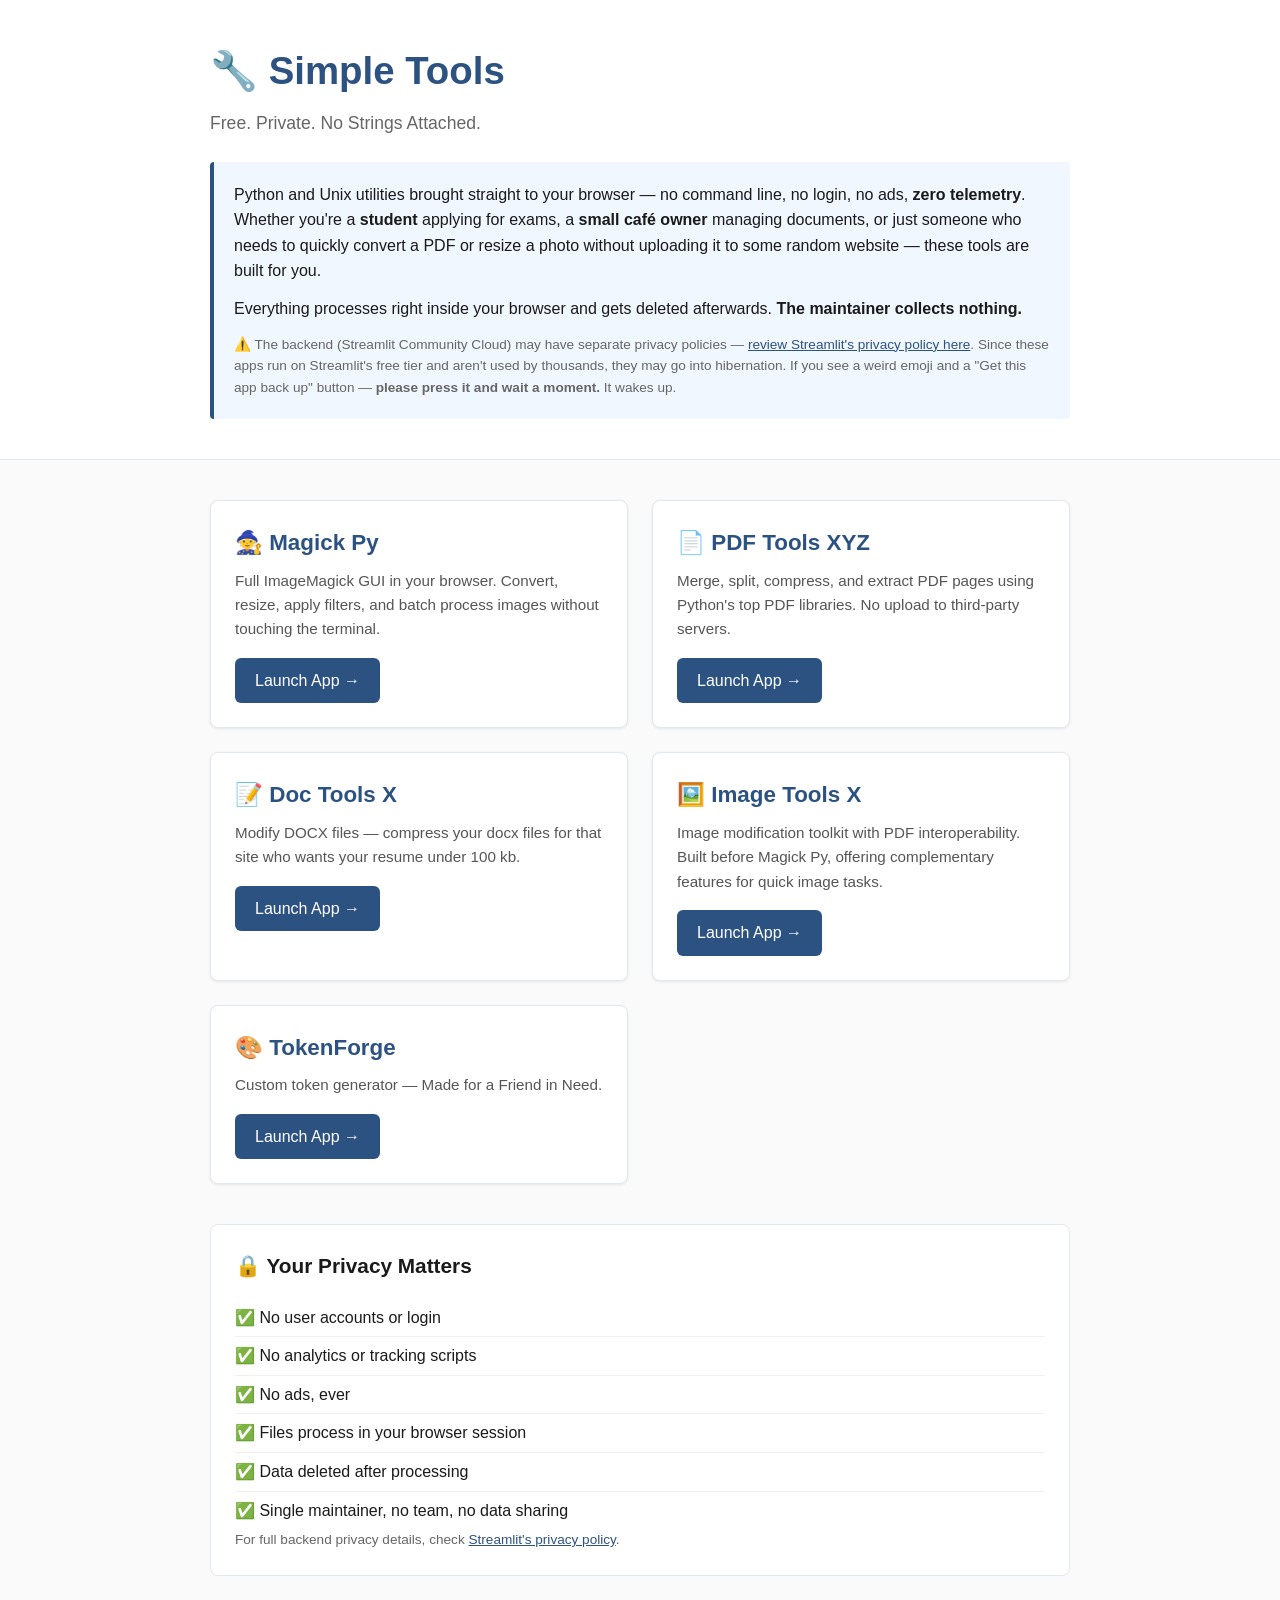
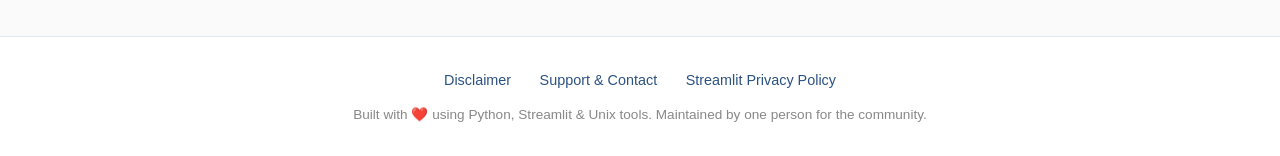
==== index.html @ 53da7627 "website added" ====
<!DOCTYPE html>
<html lang="en">
<head>
    <meta charset="UTF-8">
    <meta name="viewport" content="width=device-width, initial-scale=1.0">
    
    <!-- SEO Meta Tags -->
    <title>Simple Tools — Free Python Utilities in Your Browser | No Login, No Tracking</title>
    <meta name="description" content="Free, privacy-first Python and Unix utilities in your browser. No login, no ads, no tracking. Perfect for students, small business owners, and anyone needing quick document tools without uploading files to sketchy sites.">
    <meta name="keywords" content="free pdf tools, image converter, document tools, python utilities, imagemagick gui, privacy tools, no tracking, free online tools, student tools, small business tools">
    <meta name="author" content="Simple Tools">
    <meta name="robots" content="index, follow">
    <link rel="canonical" href="https://dipendu.me/">
    
    <!-- Open Graph -->
    <meta property="og:title" content="Simple Tools — Free Browser-Based Python Utilities">
    <meta property="og:description" content="Zero telemetry, zero tracking, zero login. Just simple tools that work in your browser.">
    <meta property="og:url" content="https://dipendu.me/">
    <meta property="og:type" content="website">
    
    <!-- Twitter Card -->
    <meta name="twitter:card" content="summary_large_image">
    <meta name="twitter:title" content="Simple Tools — Free Python Utilities">
    <meta name="twitter:description" content="Privacy-first tools. No tracking. No ads. Just utilities that work.">
    
    <!-- Stylesheet -->
    <link rel="stylesheet" href="style.css">
    
    <!-- Structured Data -->
    <script type="application/ld+json">
    {
      "@context": "https://schema.org",
      "@type": "WebApplication",
      "name": "Simple Tools",
      "url": "https://dipendu.me/",
      "description": "Collection of free, privacy-first Python-based utilities for document and image processing. No login, no tracking, no ads.",
      "applicationCategory": "UtilityApplication",
      "operatingSystem": "Any",
      "offers": {
        "@type": "Offer",
        "price": "0",
        "priceCurrency": "INR"
      }
    }
    </script>
</head>
<body>
    <header>
        <div class="container">
            <h1>🔧 Simple Tools</h1>
            <p class="tagline">Free. Private. No Strings Attached.</p>
            <div class="header-message">
                <p>Python and Unix utilities brought straight to your browser — no command line, no login, no ads, <strong>zero telemetry</strong>. Whether you're a <strong>student</strong> applying for exams, a <strong>small café owner</strong> managing documents, or just someone who needs to quickly convert a PDF or resize a photo without uploading it to some random website — these tools are built for you.</p>
                <p>Everything processes right inside your browser and gets deleted afterwards. <strong>The maintainer collects nothing.</strong></p>
                <p class="small-note">⚠️ The backend (Streamlit Community Cloud) may have separate privacy policies — <a href="https://streamlit.io/privacy-policy" target="_blank" rel="noopener">review Streamlit's privacy policy here</a>. Since these apps run on Streamlit's free tier and aren't used by thousands, they may go into hibernation. If you see a weird emoji and a "Get this app back up" button — <strong>please press it and wait a moment.</strong> It wakes up.</p>
            </div>
        </div>
    </header>

    <main class="container">
        <section class="apps-grid">
            <article class="app-card">
                <h2>🧙 Magick Py</h2>
                <p class="app-desc">Full ImageMagick GUI in your browser. Convert, resize, apply filters, and batch process images without touching the terminal.</p>
                <a href="https://magick-py.streamlit.app/" class="btn" target="_blank" rel="noopener">Launch App →</a>
            </article>

            <article class="app-card">
                <h2>📄 PDF Tools XYZ</h2>
                <p class="app-desc">Merge, split, compress, and extract PDF pages using Python's top PDF libraries. No upload to third-party servers.</p>
                <a href="https://pdf-tools-xyz.streamlit.app/" class="btn" target="_blank" rel="noopener">Launch App →</a>
            </article>

            <article class="app-card">
                <h2>📝 Doc Tools X</h2>
                <p class="app-desc">Modify DOCX files — compress your docx files for that site who wants your resume under 100 kb.</p>
                <a href="https://doc-tools-x.streamlit.app/" class="btn" target="_blank" rel="noopener">Launch App →</a>
            </article>

            <article class="app-card">
                <h2>🖼️ Image Tools X</h2>
                <p class="app-desc">Image modification toolkit with PDF interoperability. Built before Magick Py, offering complementary features for quick image tasks.</p>
                <a href="https://image-tools-x.streamlit.app/" class="btn" target="_blank" rel="noopener">Launch App →</a>
            </article>

            <article class="app-card">
                <h2>🎨 TokenForge</h2>
                <p class="app-desc">Custom token generator — Made for a Friend in Need.</p>
                <a href="https://tokenforge.streamlit.app/" class="btn" target="_blank" rel="noopener">Launch App →</a>
            </article>
        </section>

        <section class="info-box">
            <h2>🔒 Your Privacy Matters</h2>
            <ul>
                <li>✅ No user accounts or login</li>
                <li>✅ No analytics or tracking scripts</li>
                <li>✅ No ads, ever</li>
                <li>✅ Files process in your browser session</li>
                <li>✅ Data deleted after processing</li>
                <li>✅ Single maintainer, no team, no data sharing</li>
            </ul>
            <p class="small-note">For full backend privacy details, check <a href="https://streamlit.io/privacy-policy" target="_blank" rel="noopener">Streamlit's privacy policy</a>.</p>
        </section>
    </main>

    <footer>
        <div class="container">
            <nav aria-label="Footer navigation">
                <a href="disclaimer.html">Disclaimer</a>
                <a href="support.html">Support & Contact</a>
                <a href="https://streamlit.io/privacy-policy" target="_blank" rel="noopener">Streamlit Privacy Policy</a>
            </nav>
            <p class="footer-tagline">Built with ❤️ using Python, Streamlit & Unix tools. Maintained by one person for the community.</p>
        </div>
    </footer>
</body>
</html>
---- style.css ----
/* Minimal Style */
:root {
    --bg: #fafafa;
    --text: #1a1a1a;
    --card-bg: #ffffff;
    --accent: #2c5282;
    --border: #e2e8f0;
    --shadow: 0 1px 3px rgba(0,0,0,0.08);
}

* {
    margin: 0;
    padding: 0;
    box-sizing: border-box;
}

body {
    font-family: -apple-system, BlinkMacSystemFont, 'Segoe UI', Roboto, sans-serif;
    background: var(--bg);
    color: var(--text);
    line-height: 1.6;
    font-size: 16px;
}

.container {
    max-width: 900px;
    margin: 0 auto;
    padding: 0 20px;
}

/* Header */
header {
    background: var(--card-bg);
    border-bottom: 1px solid var(--border);
    padding: 40px 0;
    margin-bottom: 40px;
}

header h1 {
    font-size: 2.4rem;
    margin-bottom: 8px;
    color: var(--accent);
}

.tagline {
    font-size: 1.1rem;
    color: #666;
    margin-bottom: 24px;
}

.header-message {
    background: #f0f7ff;
    border-left: 4px solid var(--accent);
    padding: 20px;
    border-radius: 4px;
}

.header-message p {
    margin-bottom: 12px;
}

.header-message p:last-child {
    margin-bottom: 0;
}

.small-note {
    font-size: 0.85rem;
    color: #666;
}

/* Apps Grid */
.apps-grid {
    display: grid;
    grid-template-columns: repeat(auto-fill, minmax(280px, 1fr));
    gap: 24px;
    margin-bottom: 40px;
}

.app-card {
    background: var(--card-bg);
    border: 1px solid var(--border);
    border-radius: 8px;
    padding: 24px;
    box-shadow: var(--shadow);
    transition: box-shadow 0.2s;
}

.app-card:hover {
    box-shadow: 0 4px 12px rgba(0,0,0,0.1);
}

.app-card h2 {
    font-size: 1.4rem;
    margin-bottom: 8px;
    color: var(--accent);
}

.app-desc {
    color: #555;
    margin-bottom: 16px;
    font-size: 0.95rem;
}

.btn {
    display: inline-block;
    background: var(--accent);
    color: white;
    padding: 10px 20px;
    text-decoration: none;
    border-radius: 6px;
    font-weight: 500;
    transition: background 0.2s;
}

.btn:hover {
    background: #1a365d;
}

/* Info Box */
.info-box {
    background: var(--card-bg);
    border: 1px solid var(--border);
    border-radius: 8px;
    padding: 24px;
    margin-bottom: 40px;
}

.info-box h2 {
    font-size: 1.3rem;
    margin-bottom: 16px;
}

.info-box ul {
    list-style: none;
    padding-left: 0;
}

.info-box li {
    padding: 6px 0;
    border-bottom: 1px solid #f0f0f0;
}

.info-box li:last-child {
    border-bottom: none;
}

/* Footer */
footer {
    background: var(--card-bg);
    border-top: 1px solid var(--border);
    padding: 30px 0;
    text-align: center;
    margin-top: 60px;
}

footer nav {
    margin-bottom: 12px;
}

footer nav a {
    color: var(--accent);
    text-decoration: none;
    margin: 0 12px;
    font-size: 0.9rem;
}

footer nav a:hover {
    text-decoration: underline;
}

.footer-tagline {
    color: #888;
    font-size: 0.85rem;
}

/* Links */
a {
    color: var(--accent);
}

a:hover {
    text-decoration: underline;
}

/* Responsive */
@media (max-width: 600px) {
    header h1 {
        font-size: 1.8rem;
    }
    
    .apps-grid {
        grid-template-columns: 1fr;
    }
    
    footer nav a {
        display: block;
        margin: 8px 0;
    }
}
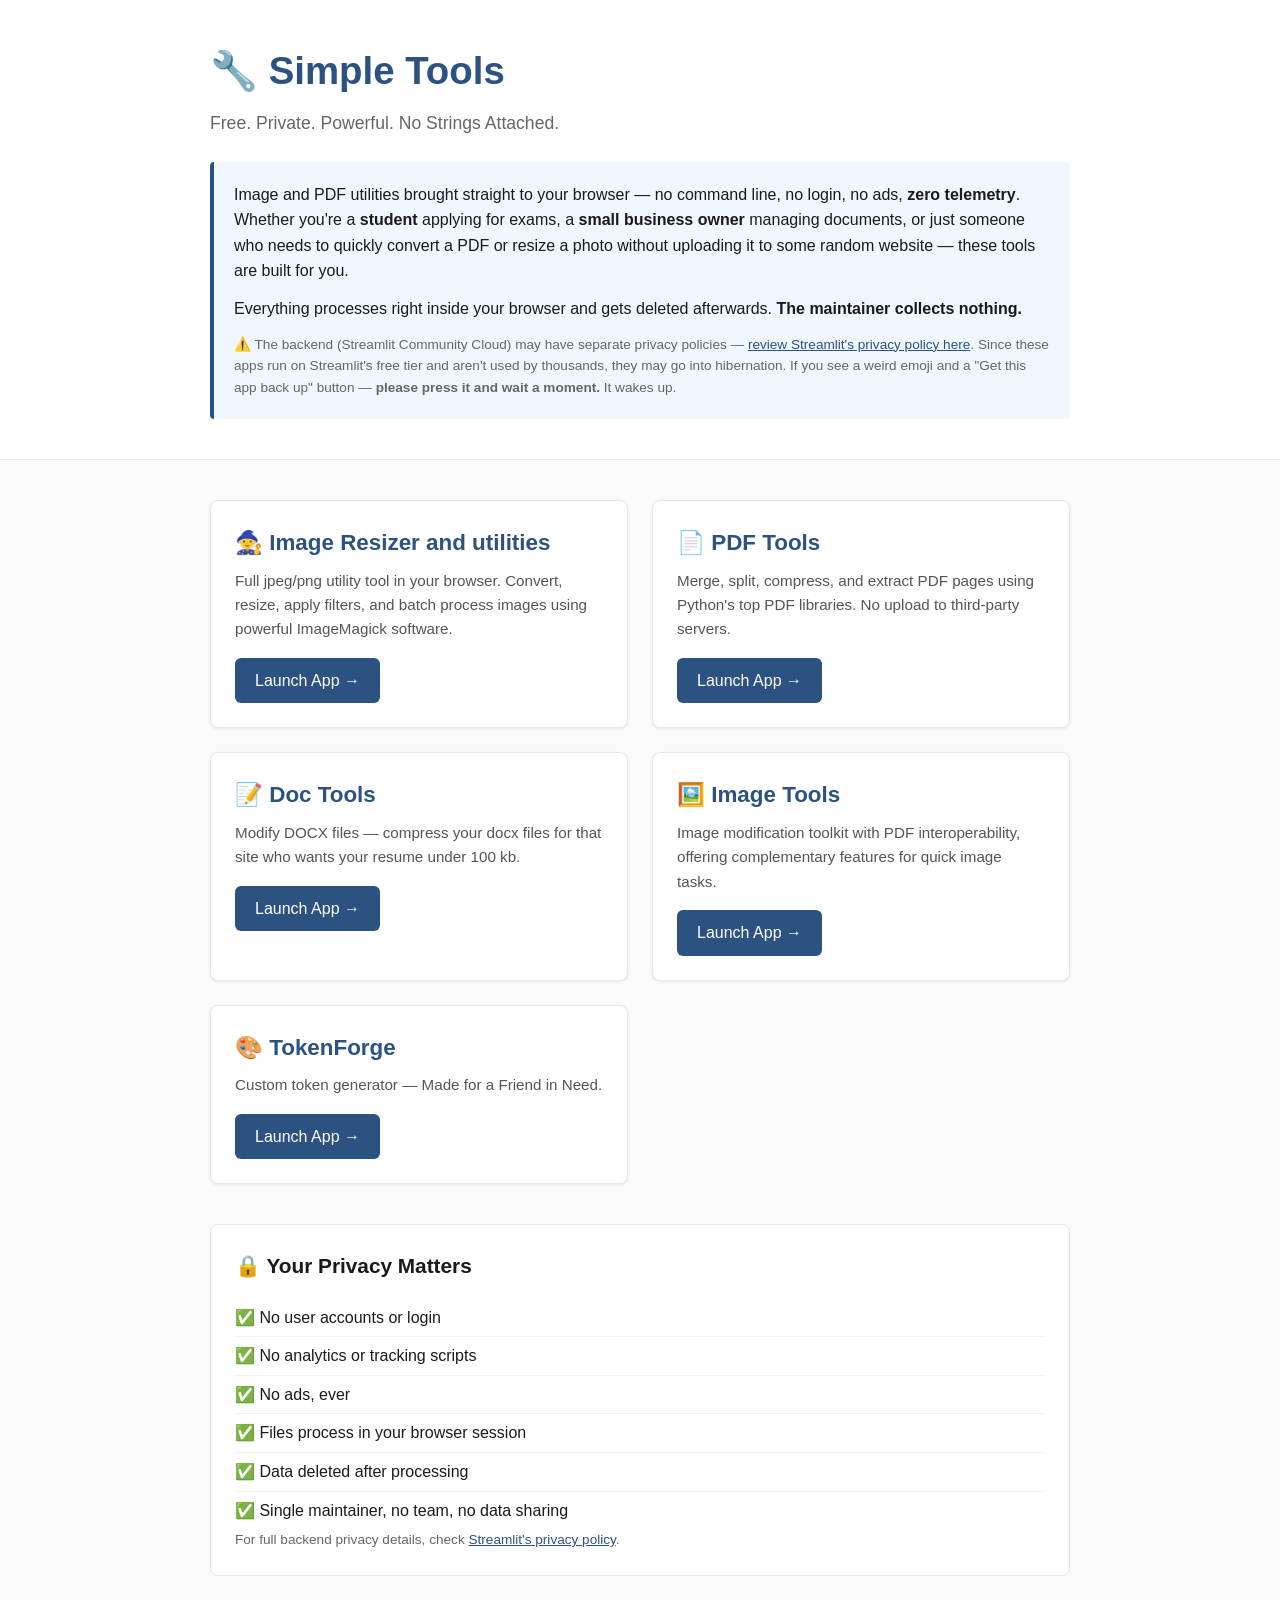
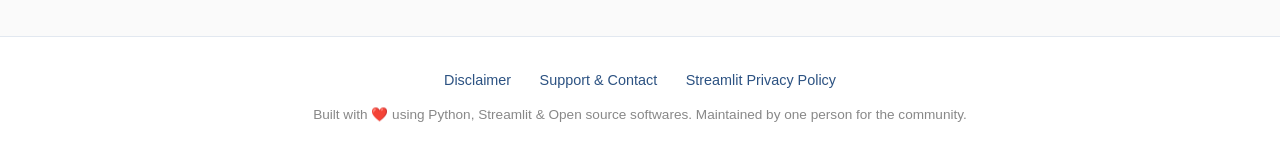
==== commit 0aada4d0: "updated index.html" ====
--- a/index.html
+++ b/index.html
@@ -5,9 +5,9 @@
     <meta name="viewport" content="width=device-width, initial-scale=1.0">
     
     <!-- SEO Meta Tags -->
-    <title>Simple Tools — Free Python Utilities in Your Browser | No Login, No Tracking</title>
-    <meta name="description" content="Free, privacy-first Python and Unix utilities in your browser. No login, no ads, no tracking. Perfect for students, small business owners, and anyone needing quick document tools without uploading files to sketchy sites.">
-    <meta name="keywords" content="free pdf tools, image converter, document tools, python utilities, imagemagick gui, privacy tools, no tracking, free online tools, student tools, small business tools">
+    <title>JPG & PDF toolkit  — Free Forever in Your Browser | No Login, No Ads</title>
+    <meta name="description" content="Free, privacy-first Image and PDF utilities in your browser. No login, no ads, no tracking. Perfect for students, small business owners, and anyone needing quick document tools without uploading files to sketchy full of ad sites.">
+    <meta name="keywords" content="free pdf tools, image converter,image resizer, document resizer, jpg tool, pdf tool, document tools, python utilities, imagemagick gui, privacy tools, no tracking, free online tools, student tools, small business tools">
     <meta name="author" content="Simple Tools">
     <meta name="robots" content="index, follow">
     <link rel="canonical" href="https://dipendu.me/">
@@ -20,7 +20,7 @@
     
     <!-- Twitter Card -->
     <meta name="twitter:card" content="summary_large_image">
-    <meta name="twitter:title" content="Simple Tools — Free Python Utilities">
+    <meta name="twitter:title" content="Simple Tools — Free Image & PDF Tool">
     <meta name="twitter:description" content="Privacy-first tools. No tracking. No ads. Just utilities that work.">
     
     <!-- Stylesheet -->
@@ -48,9 +48,9 @@
     <header>
         <div class="container">
             <h1>🔧 Simple Tools</h1>
-            <p class="tagline">Free. Private. No Strings Attached.</p>
+            <p class="tagline">Free. Private. Powerful. No Strings Attached.</p>
             <div class="header-message">
-                <p>Python and Unix utilities brought straight to your browser — no command line, no login, no ads, <strong>zero telemetry</strong>. Whether you're a <strong>student</strong> applying for exams, a <strong>small café owner</strong> managing documents, or just someone who needs to quickly convert a PDF or resize a photo without uploading it to some random website — these tools are built for you.</p>
+                <p>Image and PDF utilities brought straight to your browser — no command line, no login, no ads, <strong>zero telemetry</strong>. Whether you're a <strong>student</strong> applying for exams, a <strong>small business owner</strong> managing documents, or just someone who needs to quickly convert a PDF or resize a photo without uploading it to some random website — these tools are built for you.</p>
                 <p>Everything processes right inside your browser and gets deleted afterwards. <strong>The maintainer collects nothing.</strong></p>
                 <p class="small-note">⚠️ The backend (Streamlit Community Cloud) may have separate privacy policies — <a href="https://streamlit.io/privacy-policy" target="_blank" rel="noopener">review Streamlit's privacy policy here</a>. Since these apps run on Streamlit's free tier and aren't used by thousands, they may go into hibernation. If you see a weird emoji and a "Get this app back up" button — <strong>please press it and wait a moment.</strong> It wakes up.</p>
             </div>
@@ -60,26 +60,26 @@
     <main class="container">
         <section class="apps-grid">
             <article class="app-card">
-                <h2>🧙 Magick Py</h2>
-                <p class="app-desc">Full ImageMagick GUI in your browser. Convert, resize, apply filters, and batch process images without touching the terminal.</p>
+                <h2>🧙 Image Resizer and utilities</h2>
+                <p class="app-desc">Full jpeg/png utility tool in your browser. Convert, resize, apply filters, and batch process images using powerful ImageMagick software.</p>
                 <a href="https://magick-py.streamlit.app/" class="btn" target="_blank" rel="noopener">Launch App →</a>
             </article>
 
             <article class="app-card">
-                <h2>📄 PDF Tools XYZ</h2>
+                <h2>📄 PDF Tools</h2>
                 <p class="app-desc">Merge, split, compress, and extract PDF pages using Python's top PDF libraries. No upload to third-party servers.</p>
                 <a href="https://pdf-tools-xyz.streamlit.app/" class="btn" target="_blank" rel="noopener">Launch App →</a>
             </article>
 
             <article class="app-card">
-                <h2>📝 Doc Tools X</h2>
+                <h2>📝 Doc Tools</h2>
                 <p class="app-desc">Modify DOCX files — compress your docx files for that site who wants your resume under 100 kb.</p>
                 <a href="https://doc-tools-x.streamlit.app/" class="btn" target="_blank" rel="noopener">Launch App →</a>
             </article>
 
             <article class="app-card">
-                <h2>🖼️ Image Tools X</h2>
-                <p class="app-desc">Image modification toolkit with PDF interoperability. Built before Magick Py, offering complementary features for quick image tasks.</p>
+                <h2>🖼️ Image Tools</h2>
+                <p class="app-desc">Image modification toolkit with PDF interoperability, offering complementary features for quick image tasks.</p>
                 <a href="https://image-tools-x.streamlit.app/" class="btn" target="_blank" rel="noopener">Launch App →</a>
             </article>
 
@@ -111,7 +111,7 @@
                 <a href="support.html">Support & Contact</a>
                 <a href="https://streamlit.io/privacy-policy" target="_blank" rel="noopener">Streamlit Privacy Policy</a>
             </nav>
-            <p class="footer-tagline">Built with ❤️ using Python, Streamlit & Unix tools. Maintained by one person for the community.</p>
+            <p class="footer-tagline">Built with ❤️ using Python, Streamlit & Open source softwares. Maintained by one person for the community.</p>
         </div>
     </footer>
 </body>
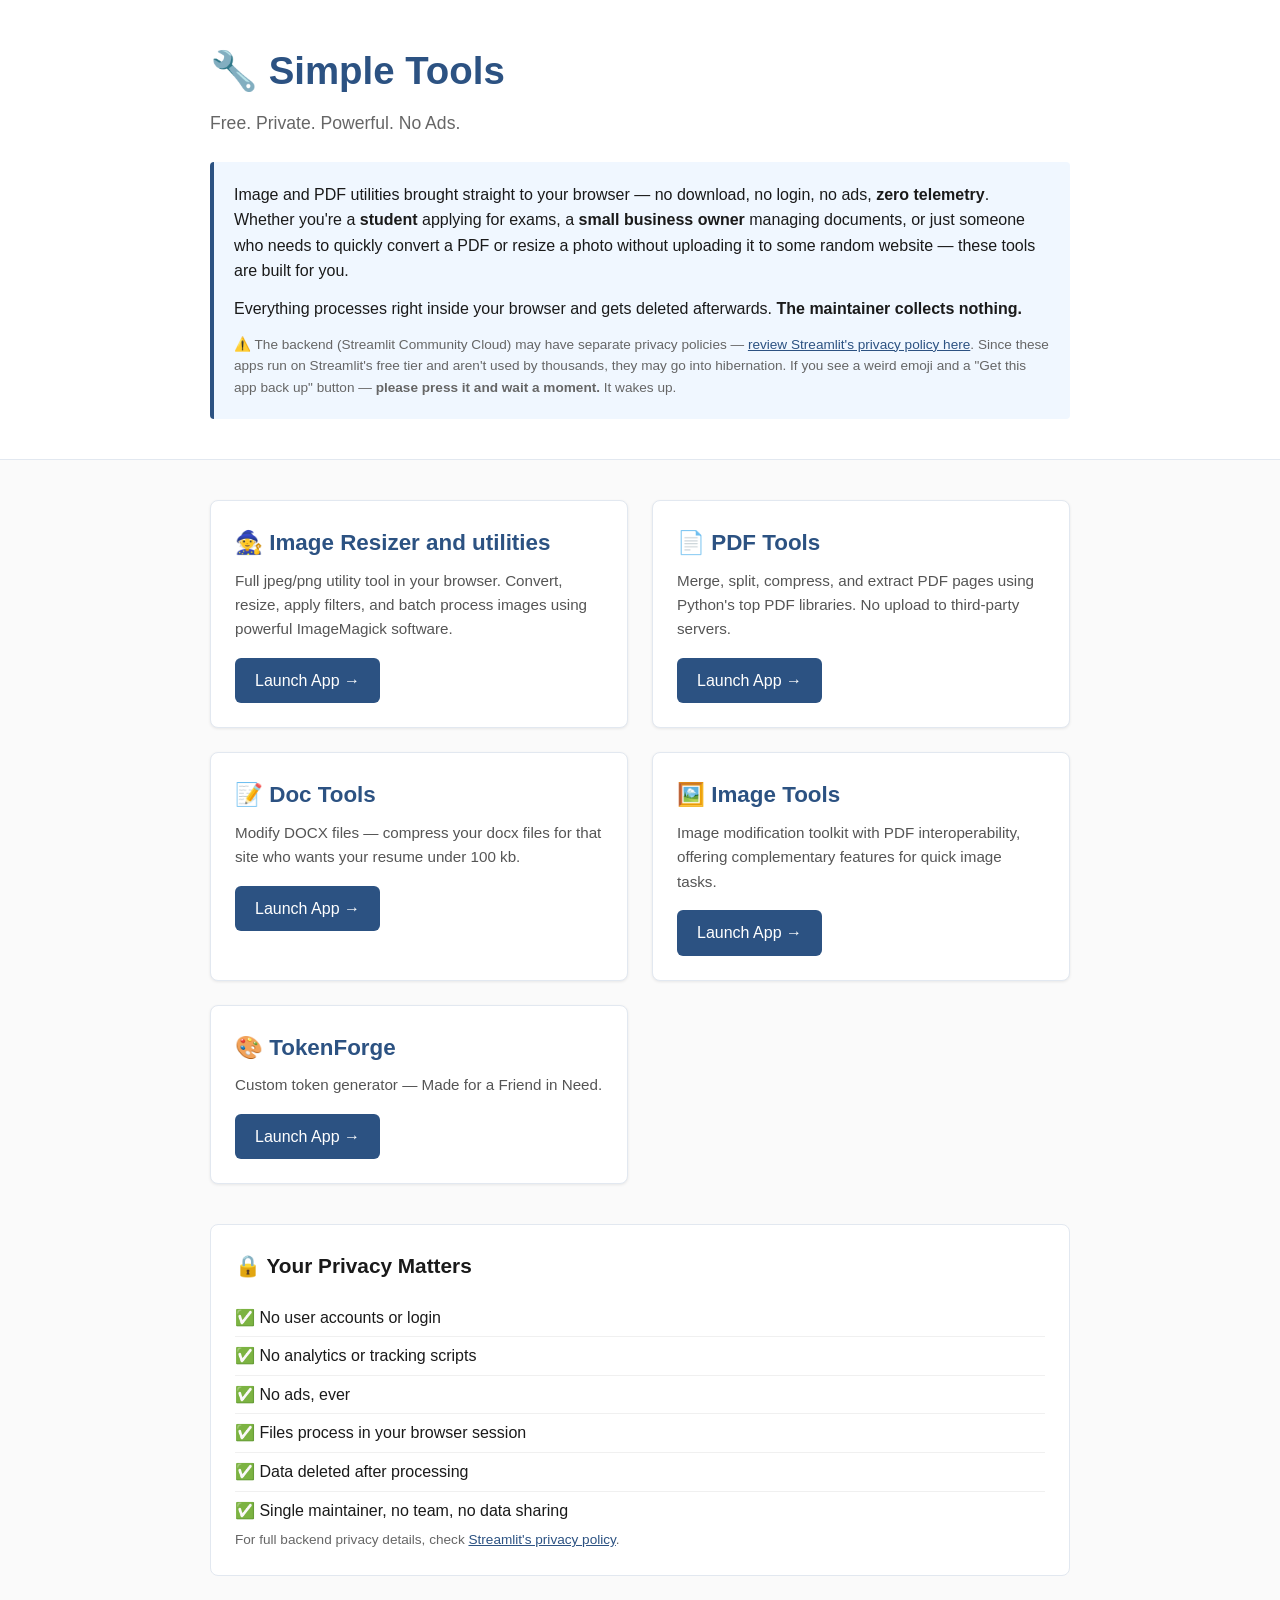
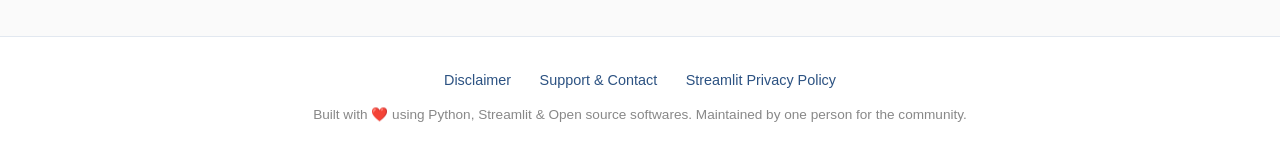
==== commit 522304f1: "updated index.html" ====
--- a/index.html
+++ b/index.html
@@ -6,7 +6,7 @@
     
     <!-- SEO Meta Tags -->
     <title>JPG & PDF toolkit  — Free Forever in Your Browser | No Login, No Ads</title>
-    <meta name="description" content="Free, privacy-first Image and PDF utilities in your browser. No login, no ads, no tracking. Perfect for students, small business owners, and anyone needing quick document tools without uploading files to sketchy full of ad sites.">
+    <meta name="description" content="Free, privacy-first Image and PDF utilities in your browser for the site that wants your docs under 50 kb. No login, no ads, no tracking. Perfect for students, small business owners, and anyone needing quick document tools without uploading files to sketchy full of ad sites.">
     <meta name="keywords" content="free pdf tools, image converter,image resizer, document resizer, jpg tool, pdf tool, document tools, python utilities, imagemagick gui, privacy tools, no tracking, free online tools, student tools, small business tools">
     <meta name="author" content="Simple Tools">
     <meta name="robots" content="index, follow">
@@ -48,9 +48,9 @@
     <header>
         <div class="container">
             <h1>🔧 Simple Tools</h1>
-            <p class="tagline">Free. Private. Powerful. No Strings Attached.</p>
+            <p class="tagline">Free. Private. Powerful. No Ads.</p>
             <div class="header-message">
-                <p>Image and PDF utilities brought straight to your browser — no command line, no login, no ads, <strong>zero telemetry</strong>. Whether you're a <strong>student</strong> applying for exams, a <strong>small business owner</strong> managing documents, or just someone who needs to quickly convert a PDF or resize a photo without uploading it to some random website — these tools are built for you.</p>
+                <p>Image and PDF utilities brought straight to your browser — no download, no login, no ads, <strong>zero telemetry</strong>. Whether you're a <strong>student</strong> applying for exams, a <strong>small business owner</strong> managing documents, or just someone who needs to quickly convert a PDF or resize a photo without uploading it to some random website — these tools are built for you.</p>
                 <p>Everything processes right inside your browser and gets deleted afterwards. <strong>The maintainer collects nothing.</strong></p>
                 <p class="small-note">⚠️ The backend (Streamlit Community Cloud) may have separate privacy policies — <a href="https://streamlit.io/privacy-policy" target="_blank" rel="noopener">review Streamlit's privacy policy here</a>. Since these apps run on Streamlit's free tier and aren't used by thousands, they may go into hibernation. If you see a weird emoji and a "Get this app back up" button — <strong>please press it and wait a moment.</strong> It wakes up.</p>
             </div>
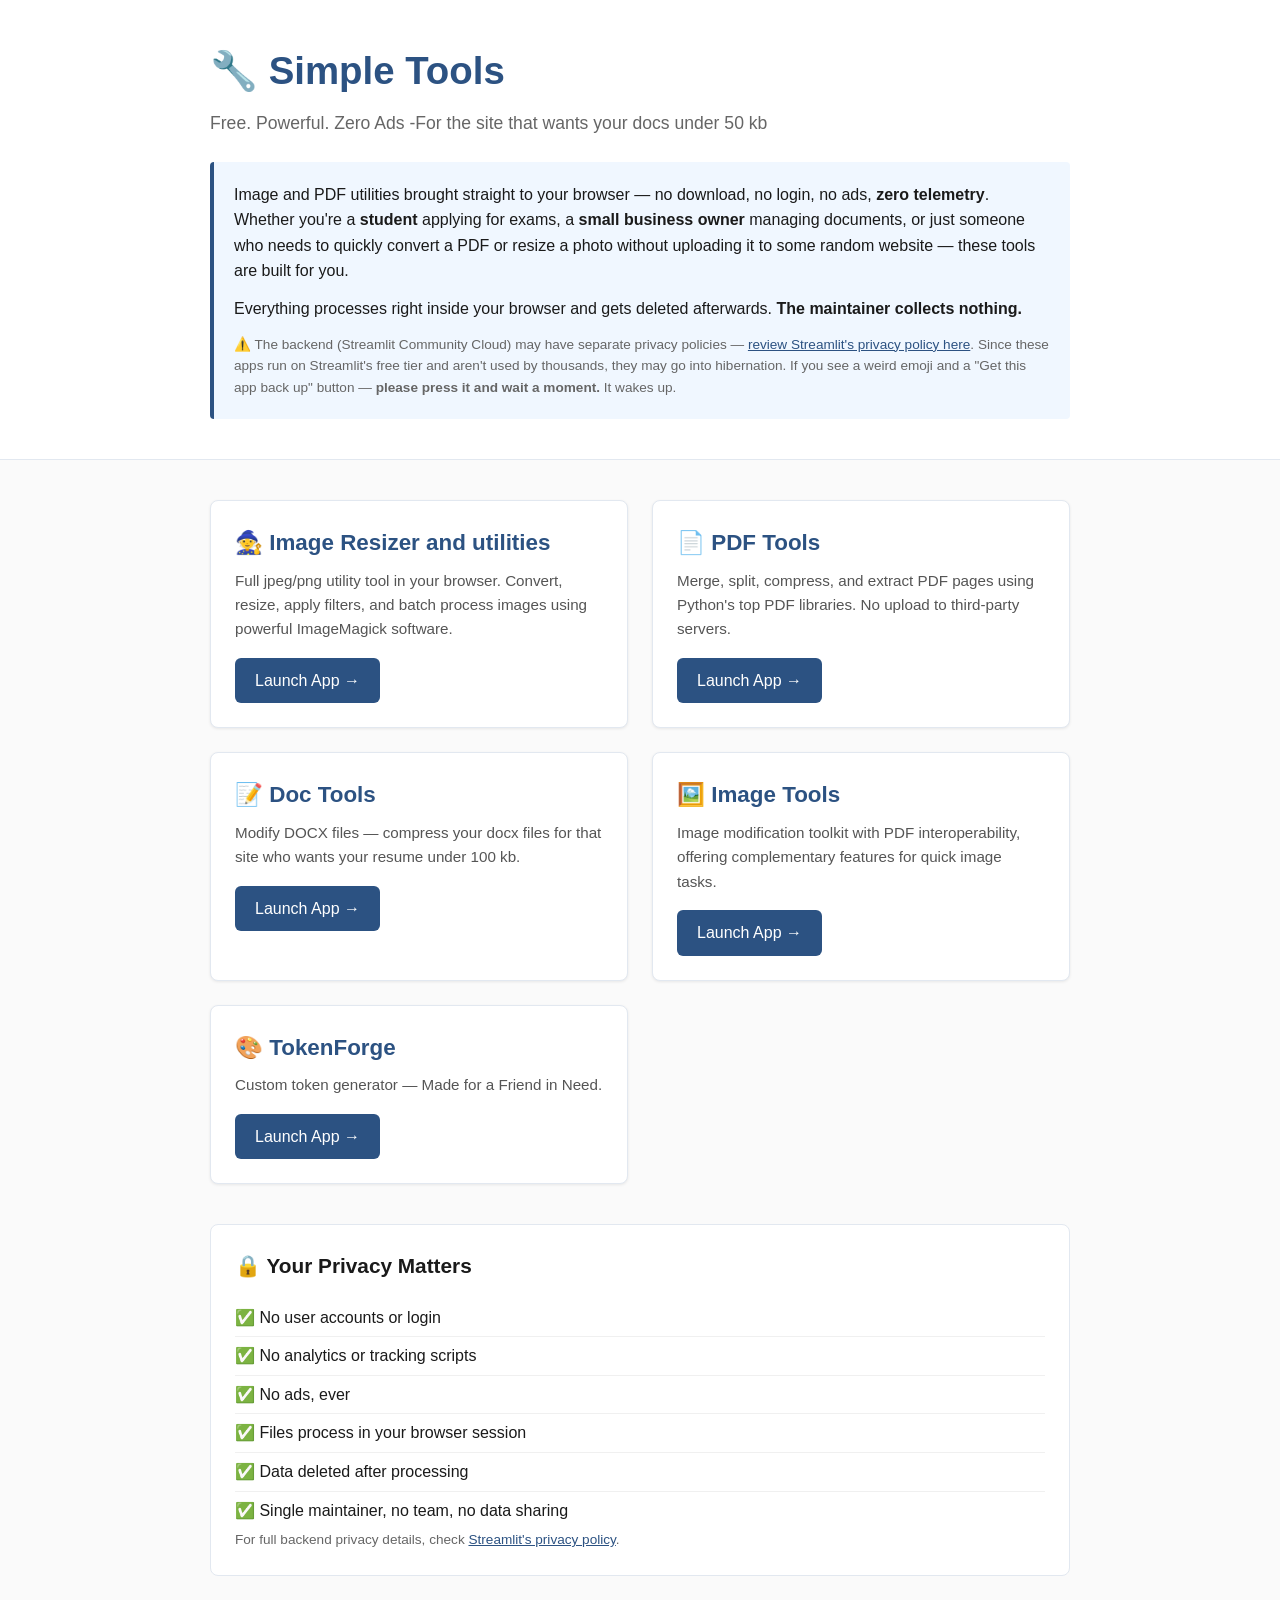
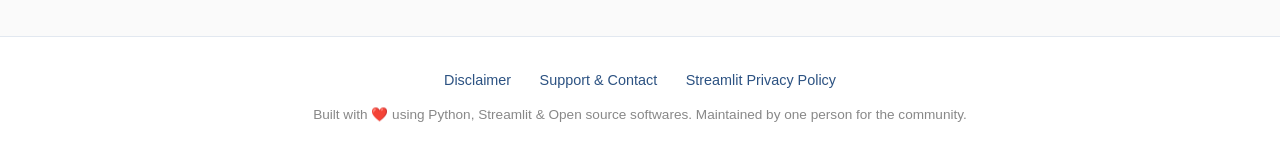
==== commit 29ad38f5: "updated index.html" ====
--- a/index.html
+++ b/index.html
@@ -48,7 +48,7 @@
     <header>
         <div class="container">
             <h1>🔧 Simple Tools</h1>
-            <p class="tagline">Free. Private. Powerful. No Ads.</p>
+            <p class="tagline">Free. Powerful. Zero Ads -For the site that wants your docs under 50 kb</p>
             <div class="header-message">
                 <p>Image and PDF utilities brought straight to your browser — no download, no login, no ads, <strong>zero telemetry</strong>. Whether you're a <strong>student</strong> applying for exams, a <strong>small business owner</strong> managing documents, or just someone who needs to quickly convert a PDF or resize a photo without uploading it to some random website — these tools are built for you.</p>
                 <p>Everything processes right inside your browser and gets deleted afterwards. <strong>The maintainer collects nothing.</strong></p>
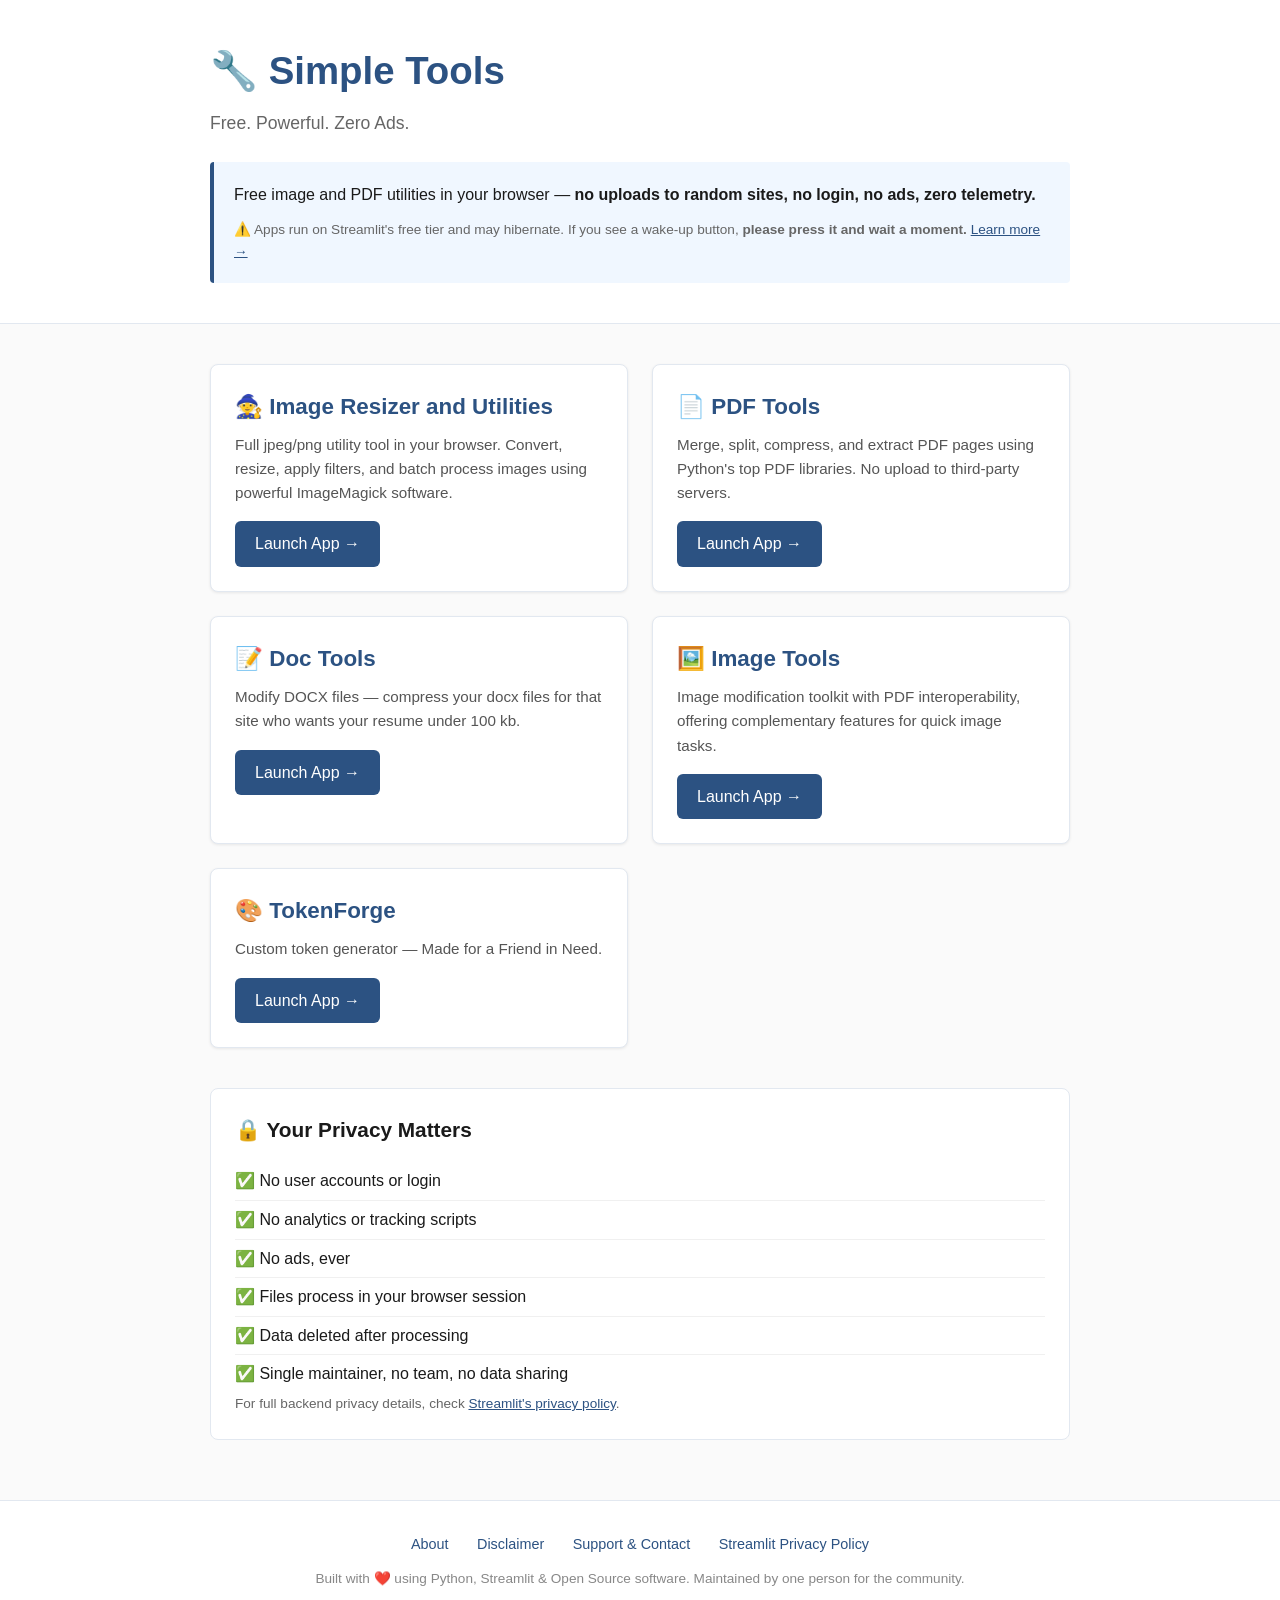
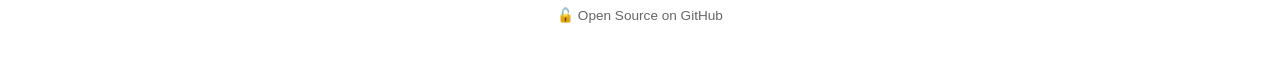
==== commit 36a130b3: "updated index.html and added about page" ====
--- a/index.html
+++ b/index.html
@@ -5,7 +5,7 @@
     <meta name="viewport" content="width=device-width, initial-scale=1.0">
     
     <!-- SEO Meta Tags -->
-    <title>JPG & PDF toolkit  — Free Forever in Your Browser | No Login, No Ads</title>
+    <title>JPG & PDF toolkit — Free Forever in Your Browser | No Login, No Ads</title>
     <meta name="description" content="Free, privacy-first Image and PDF utilities in your browser for the site that wants your docs under 50 kb. No login, no ads, no tracking. Perfect for students, small business owners, and anyone needing quick document tools without uploading files to sketchy full of ad sites.">
     <meta name="keywords" content="free pdf tools, image converter,image resizer, document resizer, jpg tool, pdf tool, document tools, python utilities, imagemagick gui, privacy tools, no tracking, free online tools, student tools, small business tools">
     <meta name="author" content="Simple Tools">
@@ -48,11 +48,10 @@
     <header>
         <div class="container">
             <h1>🔧 Simple Tools</h1>
-            <p class="tagline">Free. Powerful. Zero Ads -For the site that wants your docs under 50 kb</p>
+            <p class="tagline">Free. Powerful. Zero Ads.</p>
             <div class="header-message">
-                <p>Image and PDF utilities brought straight to your browser — no download, no login, no ads, <strong>zero telemetry</strong>. Whether you're a <strong>student</strong> applying for exams, a <strong>small business owner</strong> managing documents, or just someone who needs to quickly convert a PDF or resize a photo without uploading it to some random website — these tools are built for you.</p>
-                <p>Everything processes right inside your browser and gets deleted afterwards. <strong>The maintainer collects nothing.</strong></p>
-                <p class="small-note">⚠️ The backend (Streamlit Community Cloud) may have separate privacy policies — <a href="https://streamlit.io/privacy-policy" target="_blank" rel="noopener">review Streamlit's privacy policy here</a>. Since these apps run on Streamlit's free tier and aren't used by thousands, they may go into hibernation. If you see a weird emoji and a "Get this app back up" button — <strong>please press it and wait a moment.</strong> It wakes up.</p>
+                <p>Free image and PDF utilities in your browser — <strong>no uploads to random sites, no login, no ads, zero telemetry.</strong></p>
+                <p class="small-note">⚠️ Apps run on Streamlit's free tier and may hibernate. If you see a wake-up button, <strong>please press it and wait a moment.</strong> <a href="about.html">Learn more →</a></p>
             </div>
         </div>
     </header>
@@ -60,7 +59,7 @@
     <main class="container">
         <section class="apps-grid">
             <article class="app-card">
-                <h2>🧙 Image Resizer and utilities</h2>
+                <h2>🧙 Image Resizer and Utilities</h2>
                 <p class="app-desc">Full jpeg/png utility tool in your browser. Convert, resize, apply filters, and batch process images using powerful ImageMagick software.</p>
                 <a href="https://magick-py.streamlit.app/" class="btn" target="_blank" rel="noopener">Launch App →</a>
             </article>
@@ -107,11 +106,15 @@
     <footer>
         <div class="container">
             <nav aria-label="Footer navigation">
+                <a href="about.html">About</a>
                 <a href="disclaimer.html">Disclaimer</a>
                 <a href="support.html">Support & Contact</a>
                 <a href="https://streamlit.io/privacy-policy" target="_blank" rel="noopener">Streamlit Privacy Policy</a>
             </nav>
-            <p class="footer-tagline">Built with ❤️ using Python, Streamlit & Open source softwares. Maintained by one person for the community.</p>
+            <p class="footer-tagline">Built with ❤️ using Python, Streamlit & Open Source software. Maintained by one person for the community.</p>
+            <p class="open-source">
+                <a href="https://github.com/dipenduadhikari13-byte" target="_blank" rel="noopener">🔓 Open Source on GitHub</a>
+            </p>
         </div>
     </footer>
 </body>
--- a/style.css
+++ b/style.css
@@ -197,3 +197,18 @@
         margin: 8px 0;
     }
 }
+/* Open Source link in footer */
+.open-source {
+    margin-top: 12px;
+}
+
+.open-source a {
+    color: #666;
+    font-size: 0.85rem;
+    text-decoration: none;
+}
+
+.open-source a:hover {
+    color: var(--accent);
+    text-decoration: underline;
+}
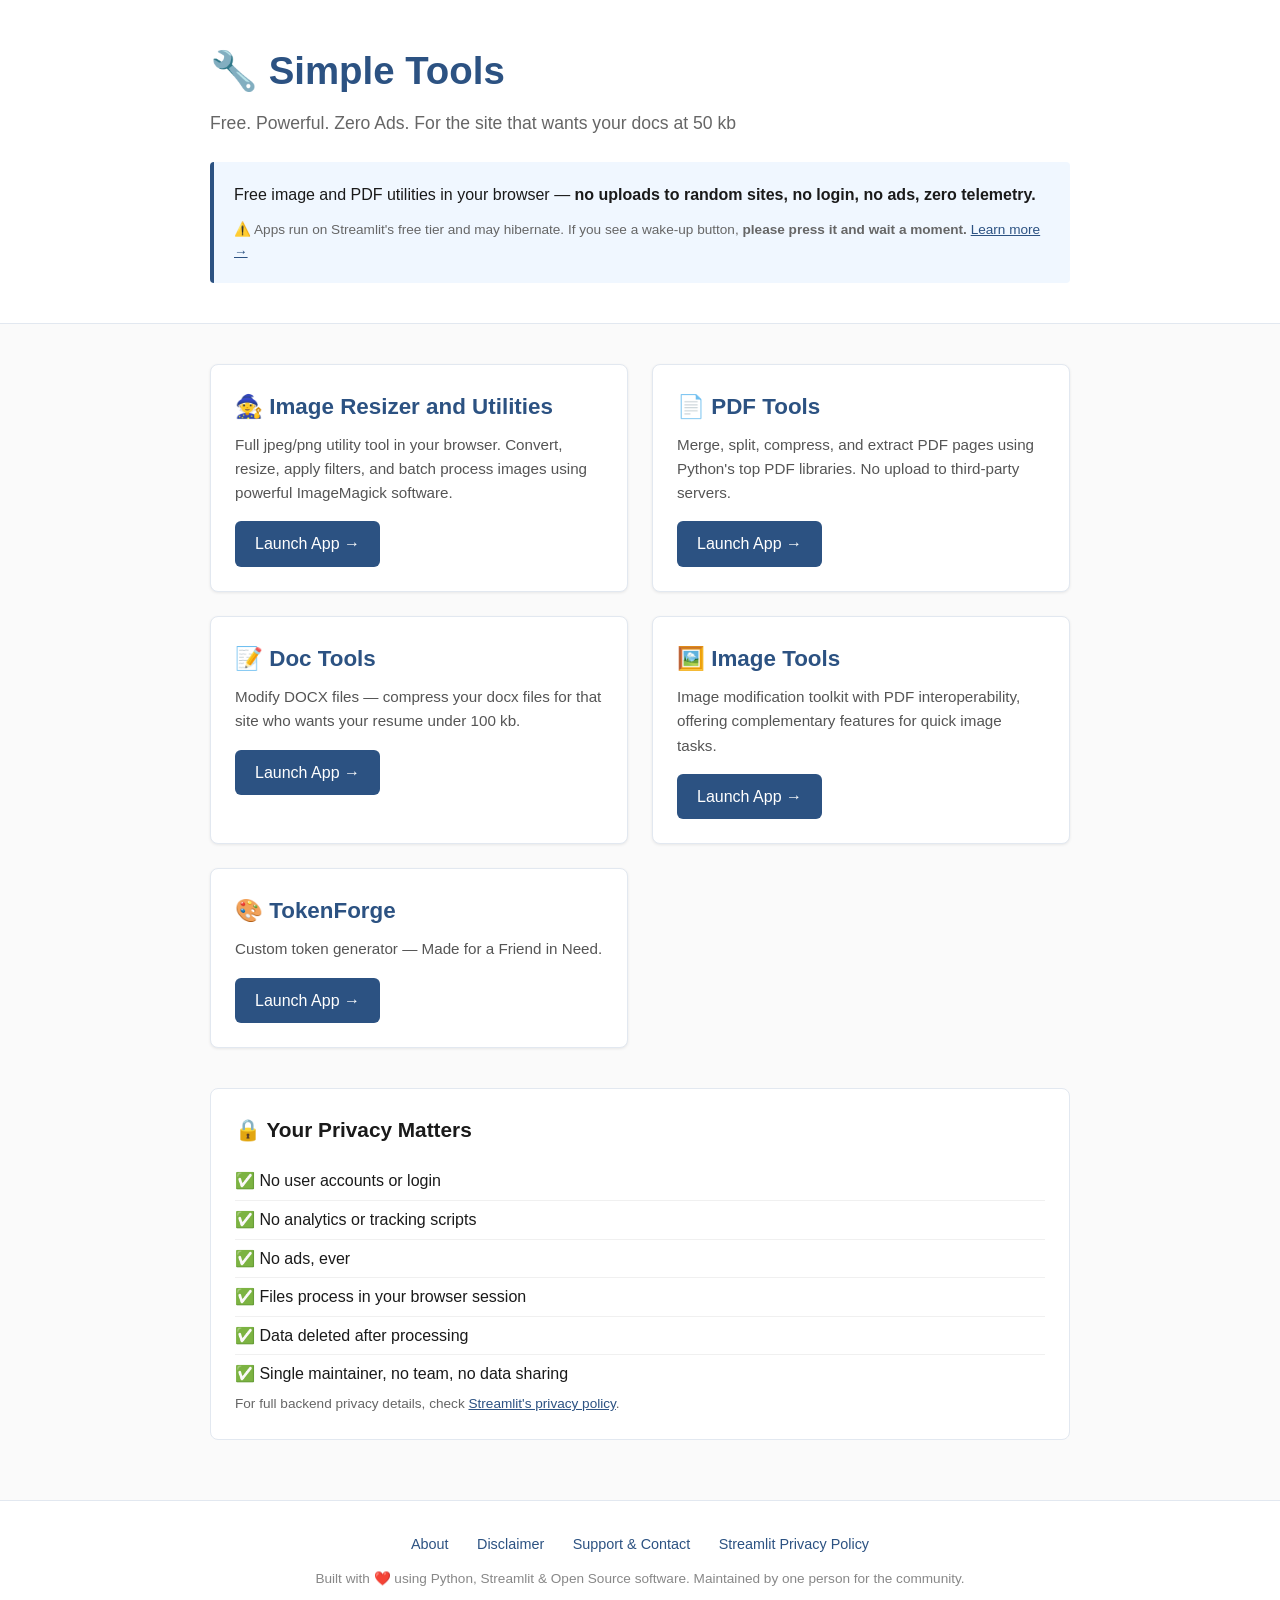
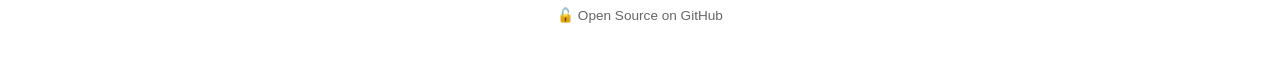
==== commit 949af326: "updated index.html" ====
--- a/index.html
+++ b/index.html
@@ -48,7 +48,7 @@
     <header>
         <div class="container">
             <h1>🔧 Simple Tools</h1>
-            <p class="tagline">Free. Powerful. Zero Ads.</p>
+            <p class="tagline">Free. Powerful. Zero Ads. For the site that wants your docs at 50 kb</p>
             <div class="header-message">
                 <p>Free image and PDF utilities in your browser — <strong>no uploads to random sites, no login, no ads, zero telemetry.</strong></p>
                 <p class="small-note">⚠️ Apps run on Streamlit's free tier and may hibernate. If you see a wake-up button, <strong>please press it and wait a moment.</strong> <a href="about.html">Learn more →</a></p>
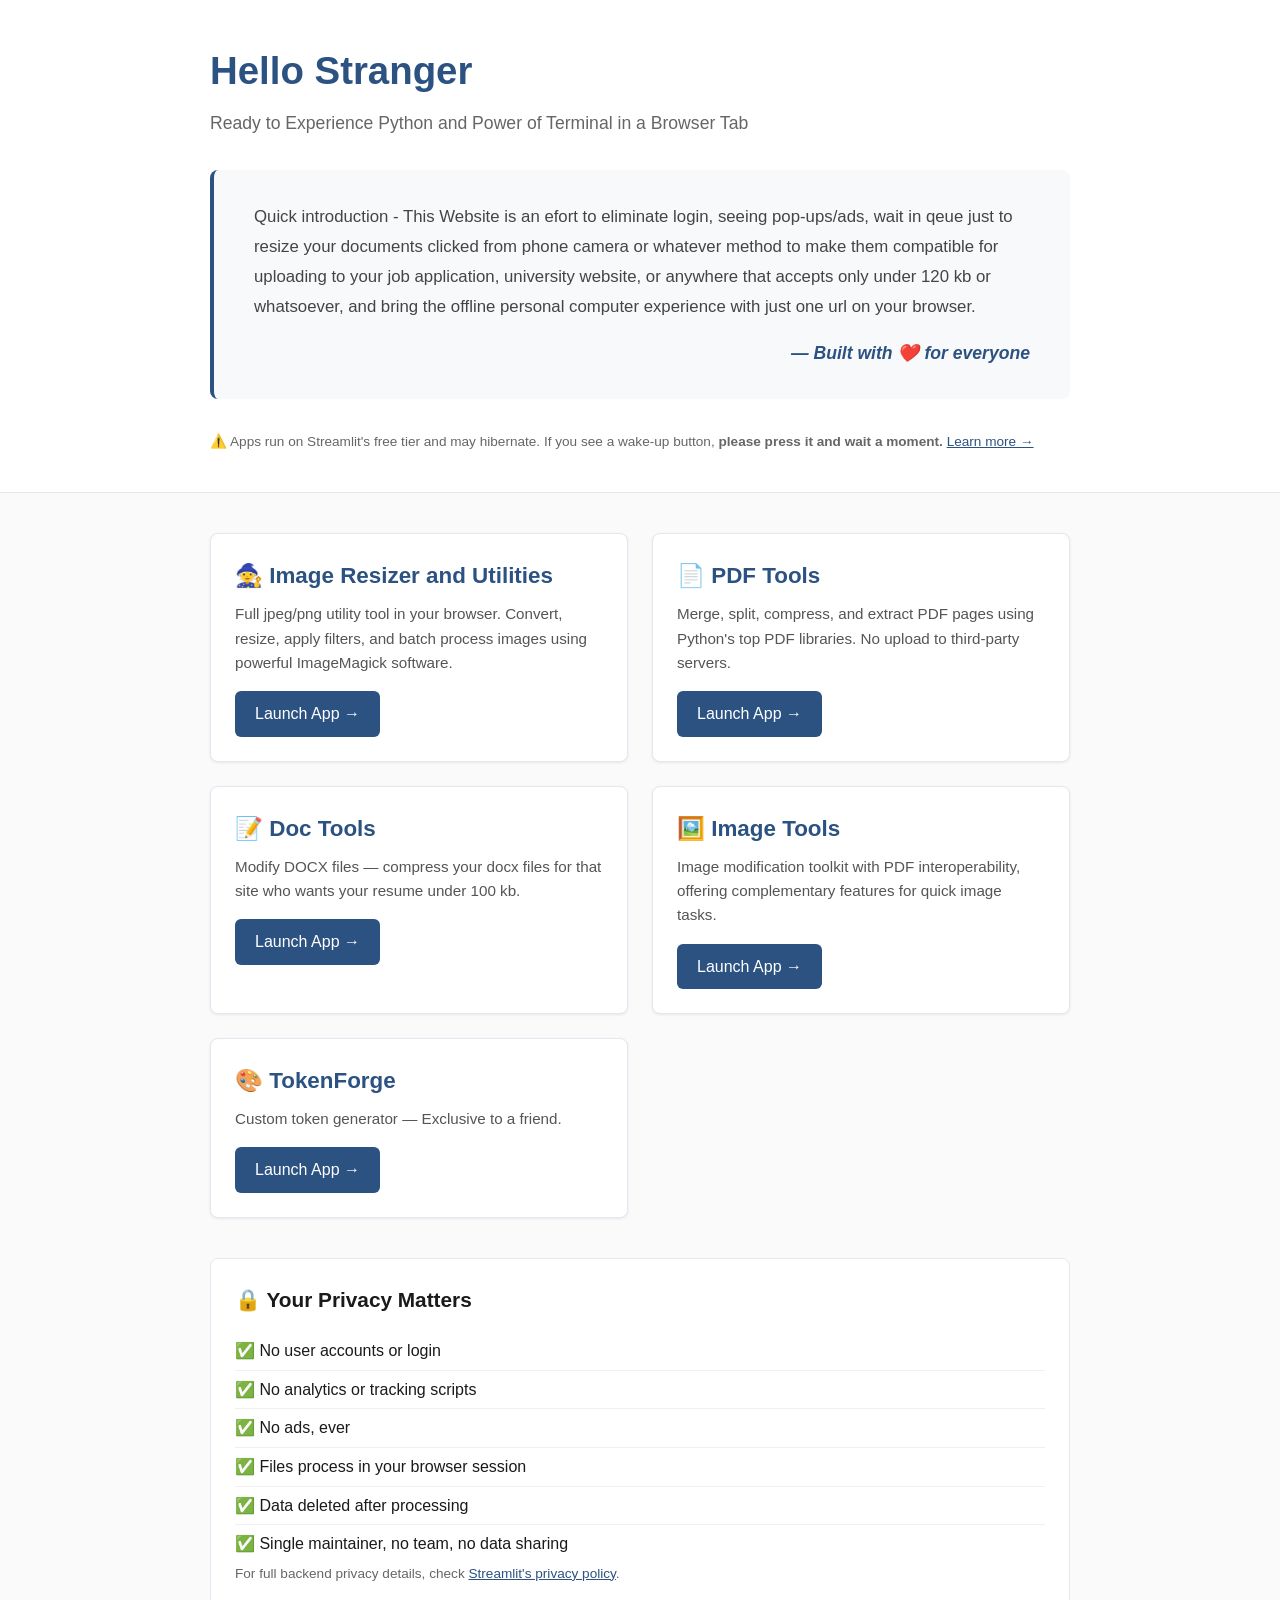
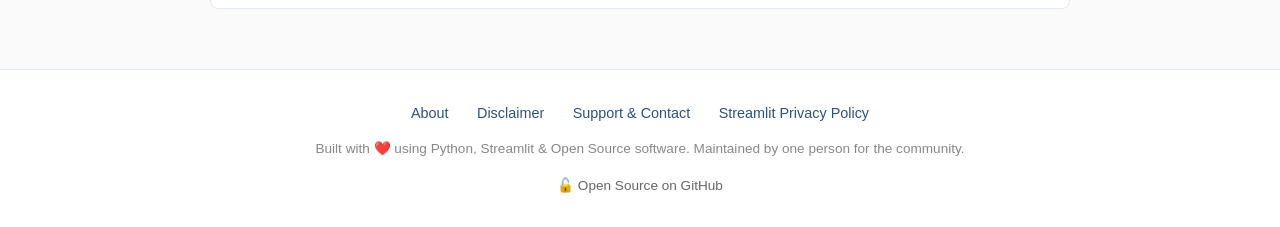
==== commit e4ef3150: "change the ui" ====
--- a/index.html
+++ b/index.html
@@ -3,7 +3,7 @@
 <head>
     <meta charset="UTF-8">
     <meta name="viewport" content="width=device-width, initial-scale=1.0">
-    
+
     <!-- SEO Meta Tags -->
     <title>JPG & PDF toolkit — Free Forever in Your Browser | No Login, No Ads</title>
     <meta name="description" content="Free, privacy-first Image and PDF utilities in your browser for the site that wants your docs under 50 kb. No login, no ads, no tracking. Perfect for students, small business owners, and anyone needing quick document tools without uploading files to sketchy full of ad sites.">
@@ -11,27 +11,27 @@
     <meta name="author" content="Simple Tools">
     <meta name="robots" content="index, follow">
     <link rel="canonical" href="https://dipendu.me/">
-    
+
     <!-- Open Graph -->
-    <meta property="og:title" content="Simple Tools — Free Browser-Based Python Utilities">
+    <meta property="og:title" content="Browser-Based Command Line Utilities">
     <meta property="og:description" content="Zero telemetry, zero tracking, zero login. Just simple tools that work in your browser.">
     <meta property="og:url" content="https://dipendu.me/">
     <meta property="og:type" content="website">
-    
+
     <!-- Twitter Card -->
     <meta name="twitter:card" content="summary_large_image">
-    <meta name="twitter:title" content="Simple Tools — Free Image & PDF Tool">
+    <meta name="twitter:title" content="Free Image & PDF Tool">
     <meta name="twitter:description" content="Privacy-first tools. No tracking. No ads. Just utilities that work.">
-    
+
     <!-- Stylesheet -->
     <link rel="stylesheet" href="style.css">
-    
+
     <!-- Structured Data -->
     <script type="application/ld+json">
     {
       "@context": "https://schema.org",
       "@type": "WebApplication",
-      "name": "Simple Tools",
+      "name": "JPG & PDF Utilities",
       "url": "https://dipendu.me/",
       "description": "Collection of free, privacy-first Python-based utilities for document and image processing. No login, no tracking, no ads.",
       "applicationCategory": "UtilityApplication",
@@ -47,10 +47,17 @@
 <body>
     <header>
         <div class="container">
-            <h1>🔧 Simple Tools</h1>
-            <p class="tagline">Free. Powerful. Zero Ads. For the site that wants your docs at 50 kb</p>
-            <div class="header-message">
-                <p>Free image and PDF utilities in your browser — <strong>no uploads to random sites, no login, no ads, zero telemetry.</strong></p>
+            <h1>Hello Stranger</h1>
+            <p class="tagline">Ready to Experience Python and Power of Terminal in a Browser Tab</p>
+
+            <div class="intro-box">
+                <p class="intro-text">
+                    Quick introduction - This Website is an efort to eliminate login, seeing pop-ups/ads, wait in qeue just to resize your documents clicked from phone camera or whatever method to make them compatible for uploading to your job application, university website, or anywhere that accepts only under 120 kb or whatsoever, and bring the offline personal computer experience with just one url on your browser.
+                </p>
+                <p class="intro-signature">
+                    — Built with ❤️ for everyone
+                </p>
+            </div>
                 <p class="small-note">⚠️ Apps run on Streamlit's free tier and may hibernate. If you see a wake-up button, <strong>please press it and wait a moment.</strong> <a href="about.html">Learn more →</a></p>
             </div>
         </div>
@@ -84,7 +91,7 @@
 
             <article class="app-card">
                 <h2>🎨 TokenForge</h2>
-                <p class="app-desc">Custom token generator — Made for a Friend in Need.</p>
+                <p class="app-desc">Custom token generator — Exclusive to a friend.</p>
                 <a href="https://tokenforge.streamlit.app/" class="btn" target="_blank" rel="noopener">Launch App →</a>
             </article>
         </section>
--- a/style.css
+++ b/style.css
@@ -61,6 +61,34 @@
 
 .header-message p:last-child {
     margin-bottom: 0;
+}
+
+/* Introduction Box */
+.intro-box {
+    background: #f8f9fa;
+    border-left: 4px solid var(--accent);
+    padding: 32px 40px;
+    margin: 32px 0;
+    border-radius: 8px;
+}
+
+.intro-text {
+    font-size: 1.05rem;
+    line-height: 1.8;
+    color: #444;
+    margin-bottom: 16px;
+}
+
+.intro-text:last-of-type {
+    margin-bottom: 20px;
+}
+
+.intro-signature {
+    font-size: 1.1rem;
+    color: var(--accent);
+    font-style: italic;
+    font-weight: 600;
+    text-align: right;
 }
 
 .small-note {
@@ -187,11 +215,11 @@
     header h1 {
         font-size: 1.8rem;
     }
-    
+
     .apps-grid {
         grid-template-columns: 1fr;
     }
-    
+
     footer nav a {
         display: block;
         margin: 8px 0;
